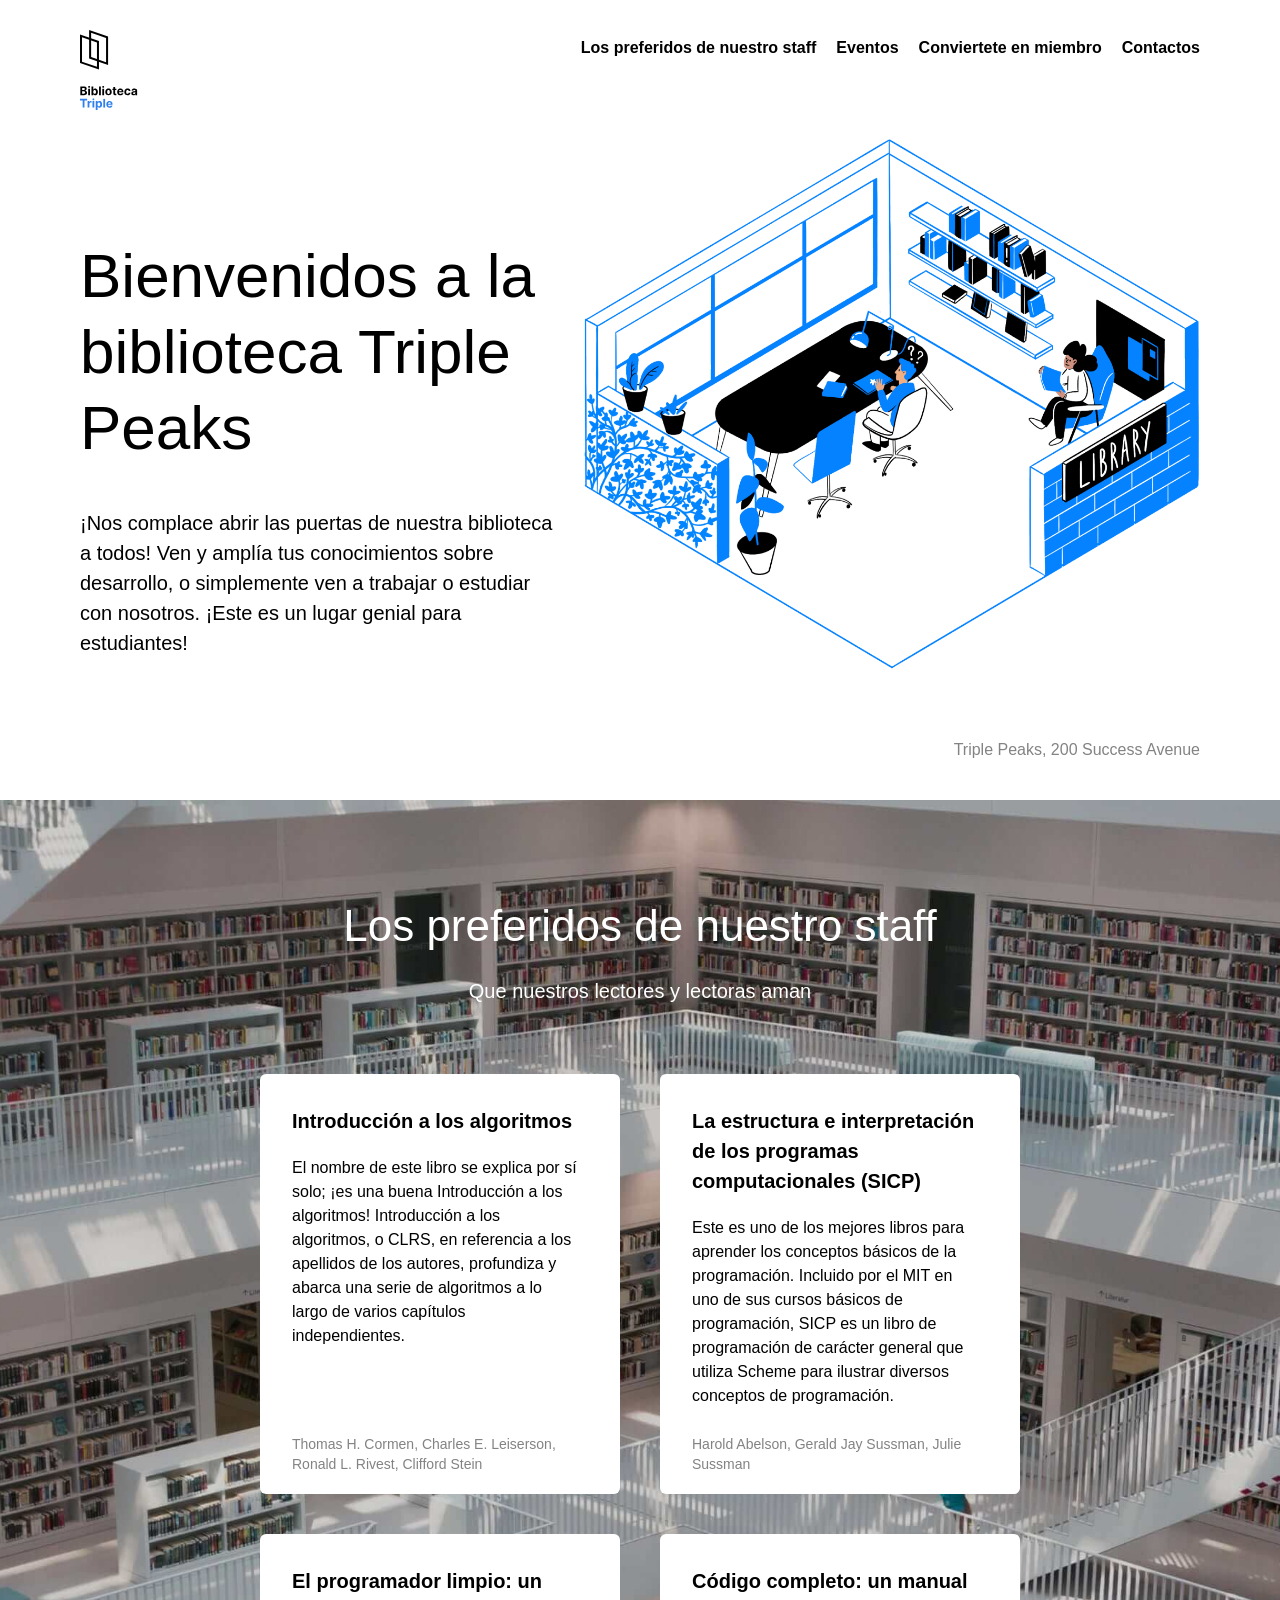
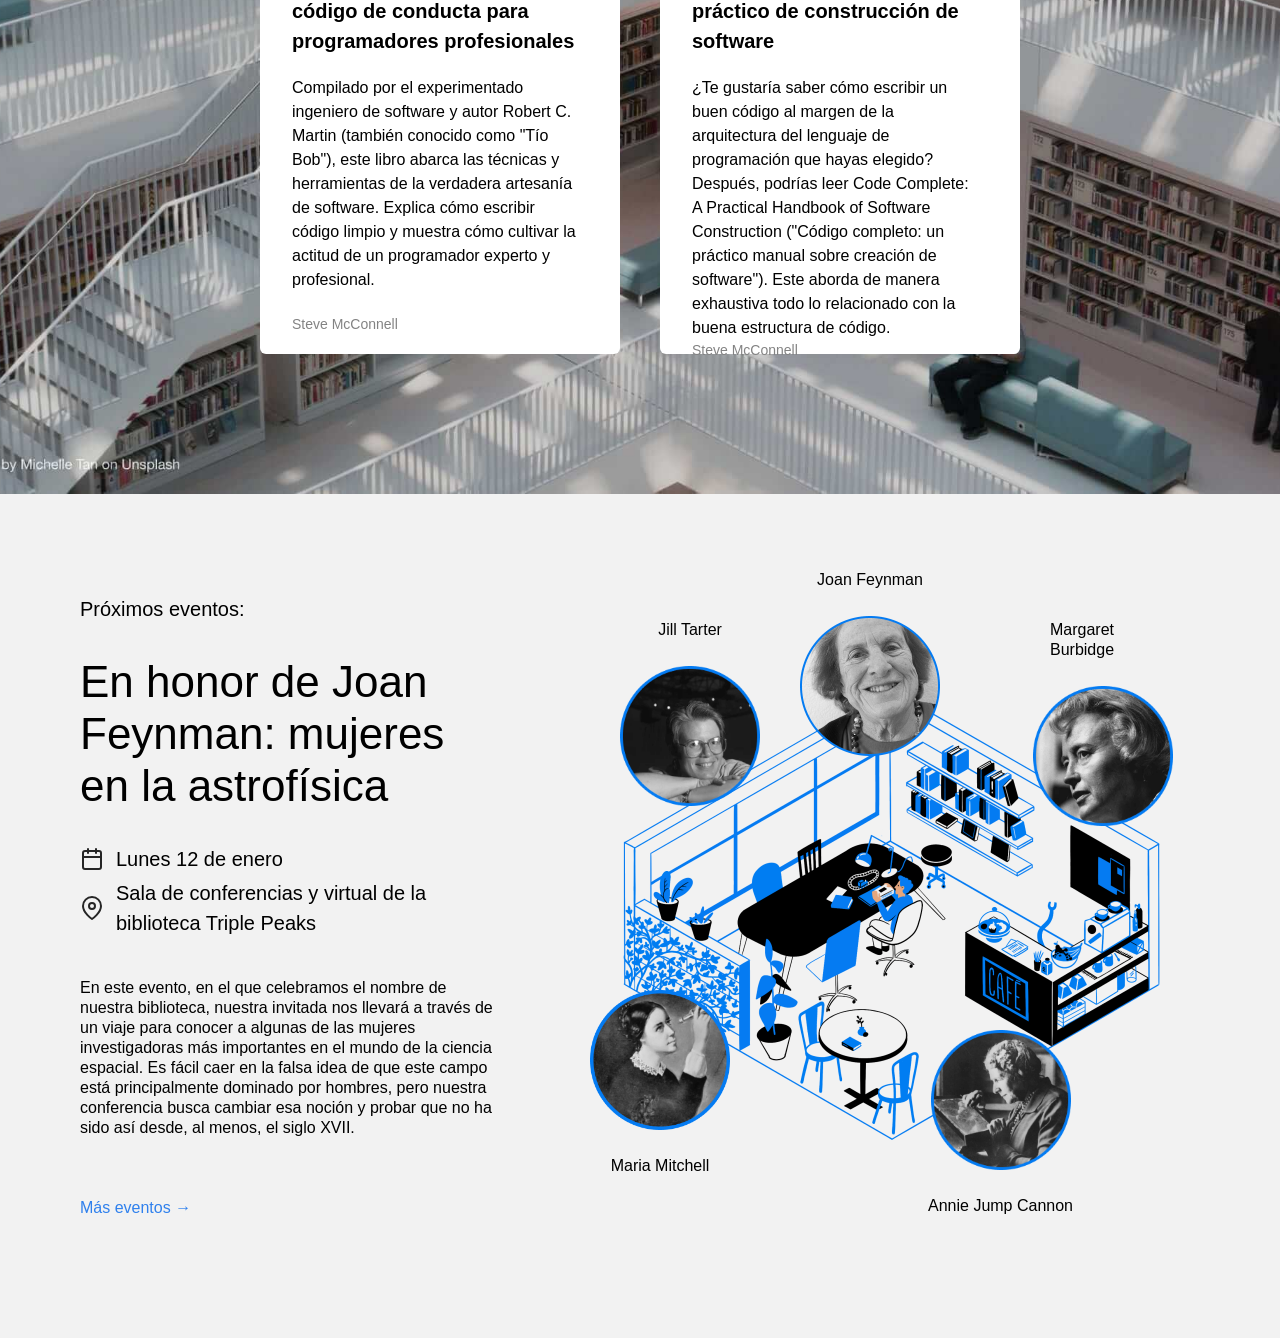
==== index.html @ 06b15bb4 "update projet" ====
<!DOCTYPE html>
<html lang="es">
  <head>
    <meta charset="UTF-8" />
    <meta name="viewport" content="width=device-width, initial-scale=1.0" />
    <title>Biblioteca Triple Peaks</title>
    <link rel="shortcut icon" href="favicon.ico" />
    <link rel="stylesheet" href="./vendor/normalize.css" />
    <link rel="stylesheet" href="./styles/style.css" />
  </head>

  <body>
    <div class="page">
      <header class="header">
        <nav class="nav">
          <img
            src="./images/logo.svg"
            alt="Logotipo de la Biblioteca Triple Peaks"
            class="nav__logo"
          />
          <nav class="nav__links">
            <a href="#staff" class="nav__link"
              >Los preferidos de nuestro staff</a
            >

            <a href="#events" class="nav__link">Eventos</a>
            <a class="nav__link">Conviertete en miembro</a>
            <a class="nav__link">Contactos</a>
          </nav>
        </nav>
        <div class="header__content">
          <div>
            <h1 class="header__title">
              Bienvenidos a la biblioteca Triple Peaks
            </h1>
            <p class="header__description">
              ¡Nos complace abrir las puertas de nuestra biblioteca a todos! Ven
              y amplía tus conocimientos sobre desarrollo, o simplemente ven a
              trabajar o estudiar con nosotros. ¡Este es un lugar genial para
              estudiantes!
            </p>
          </div>
          <img
            src="./images/inside_the_library.png"
            alt="Ilustración 'Dentro de la biblioteca'"
            class="header__image"
          />
        </div>

        <div class="header__footer">
          <p class="header__address">Triple Peaks, 200 Success Avenue</p>
        </div>
      </header>

      <main class="content">
        <section class="staff" id="staff">
          <h2 class="staff__title">Los preferidos de nuestro staff</h2>
          <p class="staff__subtitle">Que nuestros lectores y lectoras aman</p>
          <ul class="staff__cards">
            <li class="card">
              <div class="card__content">
                <h3 class="card__title">Introducción a los algoritmos</h3>
                <p class="card__text">
                  El nombre de este libro se explica por sí solo; ¡es una buena
                  Introducción a los algoritmos! Introducción a los algoritmos,
                  o CLRS, en referencia a los apellidos de los autores,
                  profundiza y abarca una serie de algoritmos a lo largo de
                  varios capítulos independientes.
                </p>
                <p class="card__footer">
                  Thomas H. Cormen, Charles E. Leiserson, Ronald L. Rivest,
                  Clifford Stein
                </p>
              </div>
            </li>

            <li class="card">
              <div class="card__content">
                <h3 class="card__title">
                  La estructura e interpretación de los programas
                  computacionales (SICP)
                </h3>
                <p class="card__text">
                  Este es uno de los mejores libros para aprender los conceptos
                  básicos de la programación. Incluido por el MIT en uno de sus
                  cursos básicos de programación, SICP es un libro de
                  programación de carácter general que utiliza Scheme para
                  ilustrar diversos conceptos de programación.
                </p>
                <p class="card__footer">
                  Harold Abelson, Gerald Jay Sussman, Julie Sussman
                </p>
              </div>
            </li>

            <li class="card">
              <div class="card__content">
                <h3 class="card__title">
                  El programador limpio: un código de conducta para
                  programadores profesionales
                </h3>
                <p class="card__text">
                  Compilado por el experimentado ingeniero de software y autor
                  Robert C. Martin (también conocido como "Tío Bob"), este libro
                  abarca las técnicas y herramientas de la verdadera artesanía
                  de software. Explica cómo escribir código limpio y muestra
                  cómo cultivar la actitud de un programador experto y
                  profesional.
                </p>
                <p class="card__footer">Steve McConnell</p>
              </div>
            </li>

            <li class="card">
              <div class="card__content">
                <h3 class="card__title">
                  Código completo: un manual práctico de construcción de
                  software
                </h3>
                <p class="card__text">
                  ¿Te gustaría saber cómo escribir un buen código al margen de
                  la arquitectura del lenguaje de programación que hayas
                  elegido? Después, podrías leer Code Complete: A Practical
                  Handbook of Software Construction ("Código completo: un
                  práctico manual sobre creación de software"). Este aborda de
                  manera exhaustiva todo lo relacionado con la buena estructura
                  de código.
                </p>
                <p class="card__footer">Steve McConnell</p>
              </div>
            </li>
          </ul>
        </section>

        <section class="events" id="events">
          <div class="events__content">
            <h2 class="events__heading">Próximos eventos:</h2>
            <h3 class="events__title">
              En honor de Joan Feynman: mujeres en la astrofísica
            </h3>
            <div class="event-info events__info-section">
              <div class="event-info__item">
                <img
                  src="./images/icon_calendar.svg"
                  alt="Calendar icon"
                  class="event-info__icon"
                />
                <p class="event-info__text">Lunes 12 de enero</p>
              </div>
              <div class="event-info__item">
                <img
                  src="./images/icon_pin.svg"
                  alt="Pin icon"
                  class="event-info__icon"
                />
                <p class="event-info__text">
                  Sala de conferencias y virtual de la biblioteca Triple Peaks
                </p>
              </div>
            </div>
            <p class="events__description">
              En este evento, en el que celebramos el nombre de nuestra
              biblioteca, nuestra invitada nos llevará a través de un viaje para
              conocer a algunas de las mujeres investigadoras más importantes en
              el mundo de la ciencia espacial. Es fácil caer en la falsa idea de
              que este campo está principalmente dominado por hombres, pero
              nuestra conferencia busca cambiar esa noción y probar que no ha
              sido así desde, al menos, el siglo XVII.
            </p>
            <a href="#" class="events__more">Más eventos &rarr;</a>
          </div>

          <div class="events__cover">
            <img
              src="./images/cafe.png"
              alt="Cafe icon"
              class="events__image"
            />
            <div class="person person_name_feynman">
              <p class="person_caption">
                Joan Feynman
              </p>
              <img
                src="./images/person_feynman.png"
                alt="Feynman image"
                class="person_image person__image_size_l"
              />
            </div>

            <div class="person person_name_burbidge">
              <p class="person_caption">
                Margaret Burbidge
              </p>
              <img
                src="./images/person_burbidge.png"
                alt="Burbidge image"
                class="person_image person__image_size_l"
              />
            </div>

            <div class="person person_name_cannon">
              <img
                src="./images/person_cannon.png"
                alt="Cannon image"
                class="person_image person__image_size_l"
              />
              <p class="person_caption">
                Annie Jump Cannon
              </p>
            </div>

            <div class="person person_name_mitchell">
              <img
                src="./images/person_mitchell.png"
                alt="Mitchell image"
                class="person_image person__image_size_l"
              />
              <p class="person_caption">
                Maria Mitchell
              </p>
            </div>

            <div class="person person_name_tarter">
              <p class="person_caption">
                Jill Tarter
              </p>
              <img
                src="./images/person_tarter.png"
                alt="Tarter image"
                class="person_image person__image_size_l"
              />
            </div>
          </div>
        </section>
      </main>
    </div>
  </body>
</html>
---- styles/style.css ----
.page {
  min-width: 1100px;
  max-width: 1600px;
  margin: 0 auto;
  font-family: Arial, sans-serif;
  font-size: 16px;
  line-height: 20px;
}

.header {
  display: flex;
  flex-direction: column;
  height: 100vh;
  min-height: 720px;
  max-height: 800px;
  padding: 30px 80px 40px;
  position: relative;
  box-sizing: border-box;
}

.nav {
  display: flex;
  justify-content: space-between;
}

.nav__logo {
  height: 80px;
  width: 58px;
}

.nav__links {
  display: flex;
  justify-content: space-between;
  column-gap: 20px;
  list-style-type: none;
  padding-left: 0px;
  margin-top: 8px;
}

.nav__link {
  color: #000000;
  text-decoration: none;
  font-weight: bold;
}



.header__content {
  display: flex;
  justify-content: space-between;
}


.header__title {
  font-size: 62px;
  line-height: 76px;
  font-weight: 500;
  margin-top: 128px;
  max-width: 635px;
}

.header__description {
  font-size: 20px;
  line-height: 30px;
  margin-top: 32px;
  max-width: 515px;
}

.header__image {
  max-width: 636px;
}

.header__footer {
  margin-top: auto;
  width: 100%;
  display: flex;
  align-items: center;
  justify-content: flex-end;
  box-sizing: border-box;
}

.header__link {
  color: #2f80ed;
  text-decoration: none;
}

.header__address {
  margin: 0;
  color: #838383;
}


.staff{
  background-image: url("../images/staff_picks_background.jpg");
  padding: 100px 0 140px;
  background-position: center;
  background-size: cover;
  background-repeat: no-repeat;

}

.staff__title {
  text-align: center;
  font-size: 44px;
  line-height: 52px;
  font-weight: 400;
  margin: 0 0 24px;
  color: #ffffff;

}

.staff__subtitle {
  text-align: center;
  font-size: 20px;
  line-height: 30px;
  font-weight: 400;
  margin: 0;
  color: #ffffff;
}

.staff__cards{
  max-width: 760px;
  margin: 68px auto 0;
  display: flex;
  justify-content: center;
  flex-wrap: wrap;
  list-style-type: none;
  gap: 40px;
  padding-left: 0;

}

.card {
  background-color: #fff;
  border-radius: 6px;
  padding: 32px 40px 20px 32px;
  box-sizing: border-box;
  height: 420px;
  width: 360px;
}

.card__content {
  width: 100%;
  height: 100%;
  display: flex;
  flex-direction: column;
}

.card__title {
  font-size: 20px;
  line-height: 30px;
  font-weight: 700;
  margin: 0;
}

.card__text {
  margin: 20px 0 0;
  font-size: 16px;
  line-height: 24px;
}

.card__footer {
  font-size: 14px;
  line-height: 20px;
  color: #838383;
  margin-top: auto;
  margin-bottom: 0;
  margin-left: 0;
  margin-right: 0;
}


.events {
  padding: 100px 0 120px 80px;
  display: flex;
  align-items: start;
  justify-content: space-between;
  box-sizing: border-box;
  background-color: #f2f2f2;
}

.events__content {
  flex-basis: 580px;
}

.events__heading {
  font-size: 20px;
  font-weight: 500;
  line-height: 30px;
  margin: 0;
}

.events__title {
  font-size: 44px;
  font-weight: 500;
  line-height: 52px;
  margin: 32px 0 0;
}

.events__info-section {
  margin-top: 32px;
}

.event-info__item {
  display: flex;
  align-items: center;
  margin-bottom: 4px;
  font-weight: 500;
}

.event-info__icon {
  background-repeat: no-repeat;
  background-position: center;
  margin-right: 12px;
  width: 24px;
  height: 24px;
}

.event-info__text {
  font-size: 20px;
  font-weight: 500;
  line-height: 30px;
  margin: 0;
}

.events__description {
  margin: 40px 0 60px;
}

.events__more {
  color: #2f80ed;
  text-decoration: none;
}

.events__cover {
  flex-grow: 1;
  flex-shrink: 0;
  flex-basis: 780px;
  max-width: 780px;
  position: relative;
}

.events__image {
  max-width: 100%;
}

.person {
  position: absolute;
  display: flex;
  align-items: center;
  flex-direction: column;
  gap: 10px;
}

.person_name_feynman {
  position: absolute;
  bottom: 319px;
  left: -30px;
  top: -40px;
  right: 10px;
}

.person_name_burbidge {
  position: absolute;
  bottom: 96px;
  left: 550px;
  top: 10px;
  right: 125px;
}

.person_name_cannon {
  position: absolute;
  bottom: -50px;
  right: 207px;
}

.person_name_mitchell {
  position: absolute;
  bottom: -10px;
  left: 90px;
}

.person_name_tarter {
  position: absolute;
  top: 10px;
  left: 120px;
}

.person__image {
  max-width: 100%;
}

.person__image_size_l {
  width: 140px;
}

.person__image_size_m {
  width: 100px;
}

.person__image_size_s {
  width: 80px;
}

.person__caption {
  text-align: center;
  font-size: 14px;
  margin: 0;
}
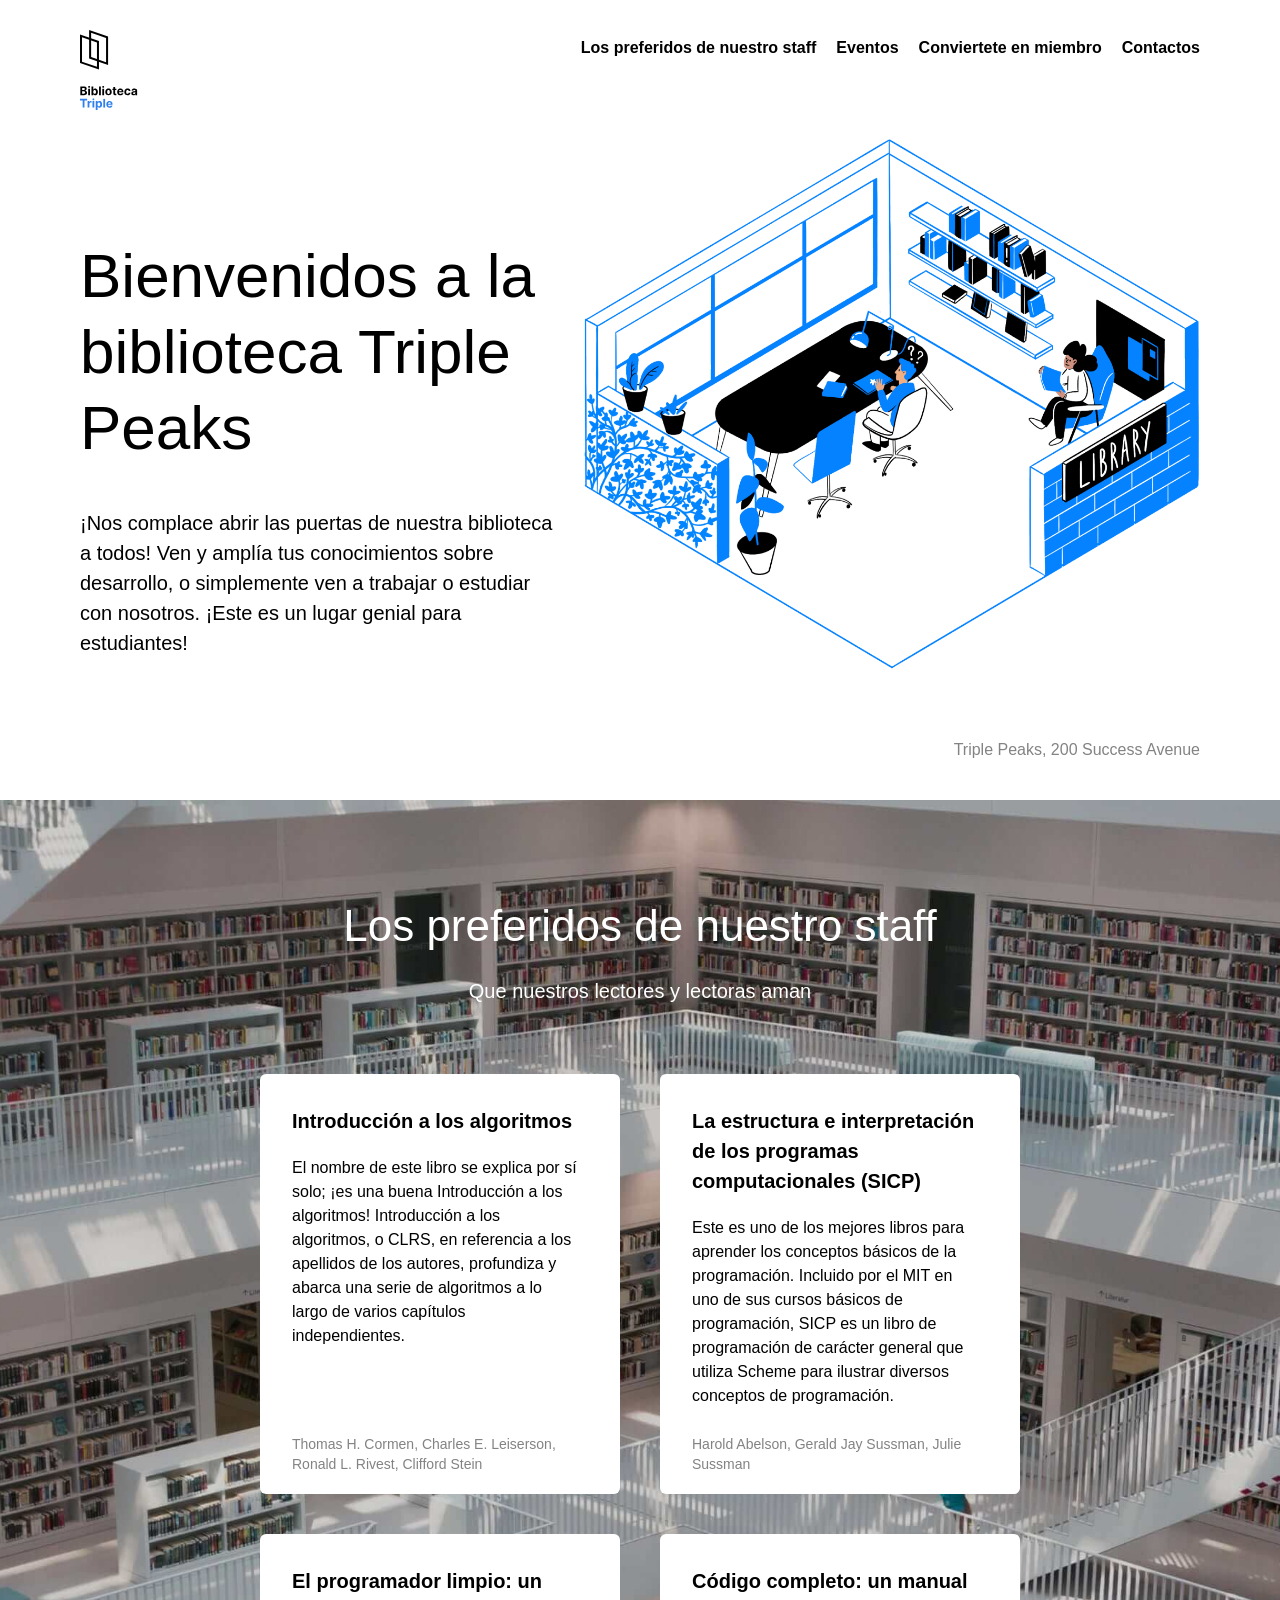
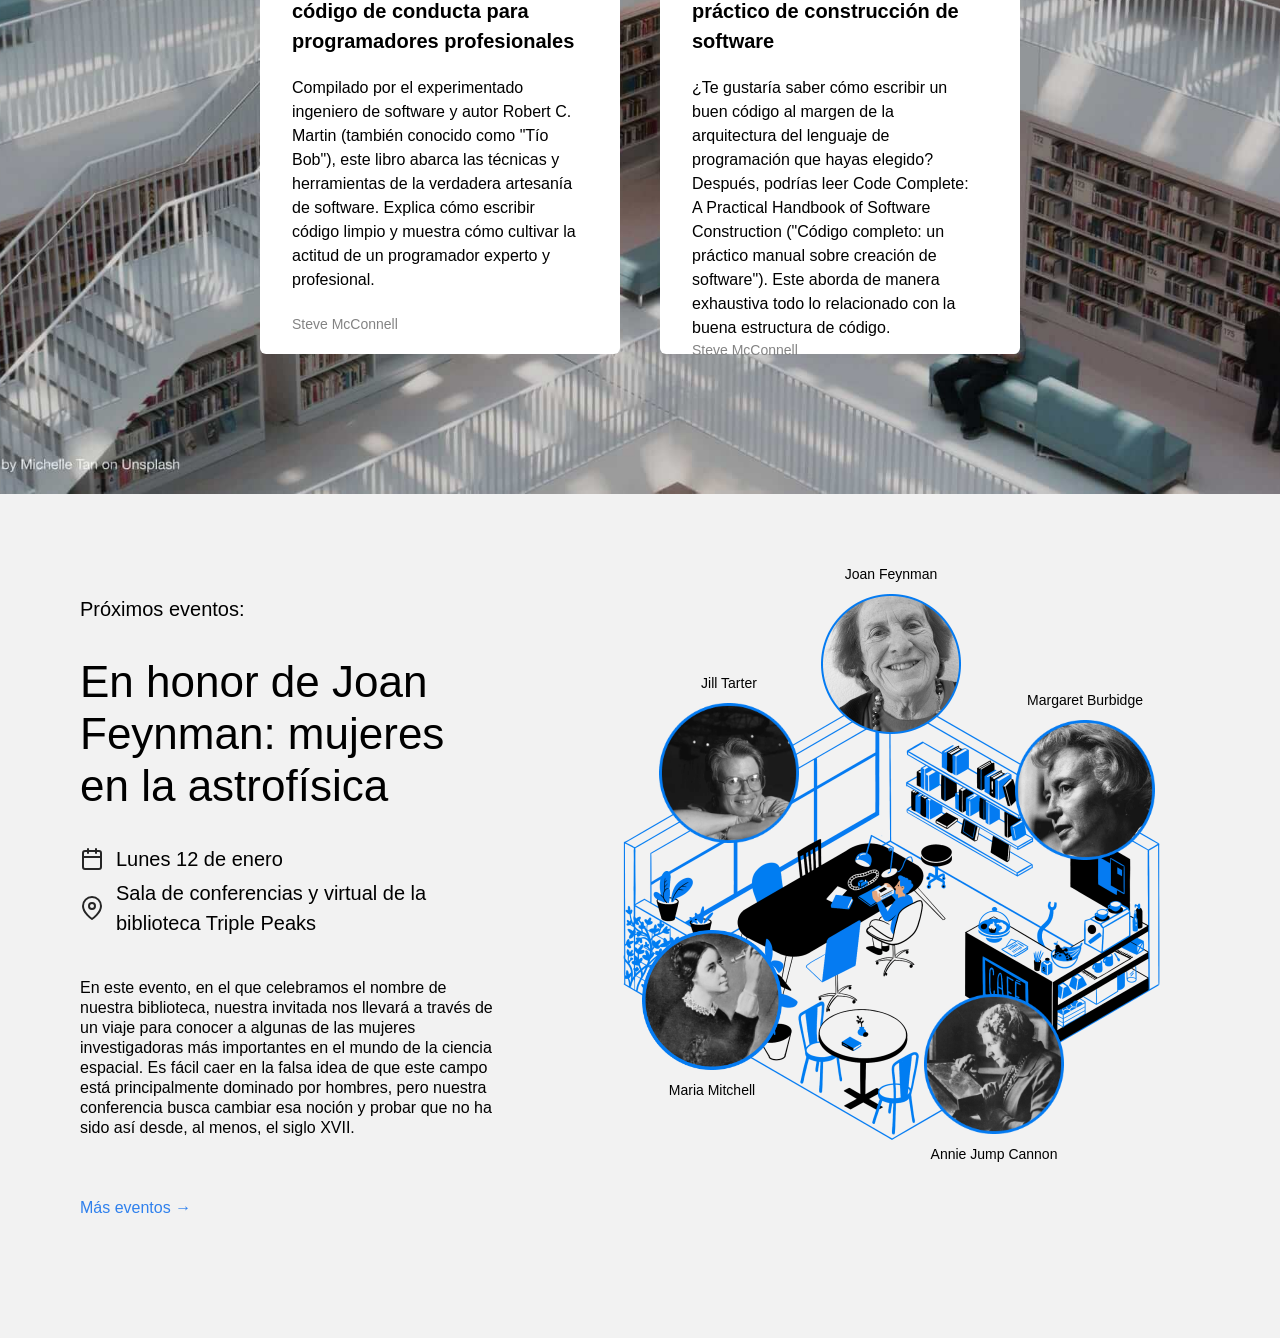
==== commit 4e1c4e53: "update project" ====
--- a/index.html
+++ b/index.html
@@ -177,24 +177,23 @@
               class="events__image"
             />
             <div class="person person_name_feynman">
-              <p class="person_caption">
+              <p class="person__caption">
                 Joan Feynman
               </p>
-              <img
-                src="./images/person_feynman.png"
+              <img src="./images/person_feynman.png"
                 alt="Feynman image"
-                class="person_image person__image_size_l"
+                class="person__image person__image_size_l"
               />
             </div>
 
             <div class="person person_name_burbidge">
-              <p class="person_caption">
+              <p class="person__caption">
                 Margaret Burbidge
               </p>
               <img
                 src="./images/person_burbidge.png"
                 alt="Burbidge image"
-                class="person_image person__image_size_l"
+                class="person__image person__image_size_l"
               />
             </div>
 
@@ -202,9 +201,9 @@
               <img
                 src="./images/person_cannon.png"
                 alt="Cannon image"
-                class="person_image person__image_size_l"
-              />
-              <p class="person_caption">
+                class="person__image person__image_size_l"
+              />
+              <p class="person__caption">
                 Annie Jump Cannon
               </p>
             </div>
@@ -213,21 +212,21 @@
               <img
                 src="./images/person_mitchell.png"
                 alt="Mitchell image"
-                class="person_image person__image_size_l"
-              />
-              <p class="person_caption">
+                class="person__image person__image_size_l"
+              />
+              <p class="person__caption">
                 Maria Mitchell
               </p>
             </div>
 
             <div class="person person_name_tarter">
-              <p class="person_caption">
+              <p class="person__caption">
                 Jill Tarter
               </p>
               <img
                 src="./images/person_tarter.png"
                 alt="Tarter image"
-                class="person_image person__image_size_l"
+                class="person__image person__image_size_l"
               />
             </div>
           </div>
--- a/styles/style.css
+++ b/styles/style.css
@@ -43,13 +43,10 @@
   font-weight: bold;
 }
 
-
-
 .header__content {
   display: flex;
   justify-content: space-between;
 }
-
 
 .header__title {
   font-size: 62px;
@@ -89,14 +86,12 @@
   color: #838383;
 }
 
-
-.staff{
+.staff {
   background-image: url("../images/staff_picks_background.jpg");
   padding: 100px 0 140px;
   background-position: center;
   background-size: cover;
   background-repeat: no-repeat;
-
 }
 
 .staff__title {
@@ -106,7 +101,6 @@
   font-weight: 400;
   margin: 0 0 24px;
   color: #ffffff;
-
 }
 
 .staff__subtitle {
@@ -118,7 +112,7 @@
   color: #ffffff;
 }
 
-.staff__cards{
+.staff__cards {
   max-width: 760px;
   margin: 68px auto 0;
   display: flex;
@@ -127,7 +121,6 @@
   list-style-type: none;
   gap: 40px;
   padding-left: 0;
-
 }
 
 .card {
@@ -169,7 +162,6 @@
   margin-right: 0;
 }
 
-
 .events {
   padding: 100px 0 120px 80px;
   display: flex;
@@ -254,36 +246,32 @@
 
 .person_name_feynman {
   position: absolute;
-  bottom: 319px;
-  left: -30px;
-  top: -40px;
-  right: 10px;
+  right: 319px;
+  top: -30px;
 }
 
 .person_name_burbidge {
   position: absolute;
-  bottom: 96px;
-  left: 550px;
-  top: 10px;
   right: 125px;
+  top: 96px;
 }
 
 .person_name_cannon {
   position: absolute;
-  bottom: -50px;
-  right: 207px;
+  right: 216px;
+  bottom: 18px;
 }
 
 .person_name_mitchell {
   position: absolute;
-  bottom: -10px;
-  left: 90px;
+  left: 142px;
+  bottom: 82px;
 }
 
 .person_name_tarter {
   position: absolute;
-  top: 10px;
-  left: 120px;
+  top: 79px;
+  left: 159px;
 }
 
 .person__image {
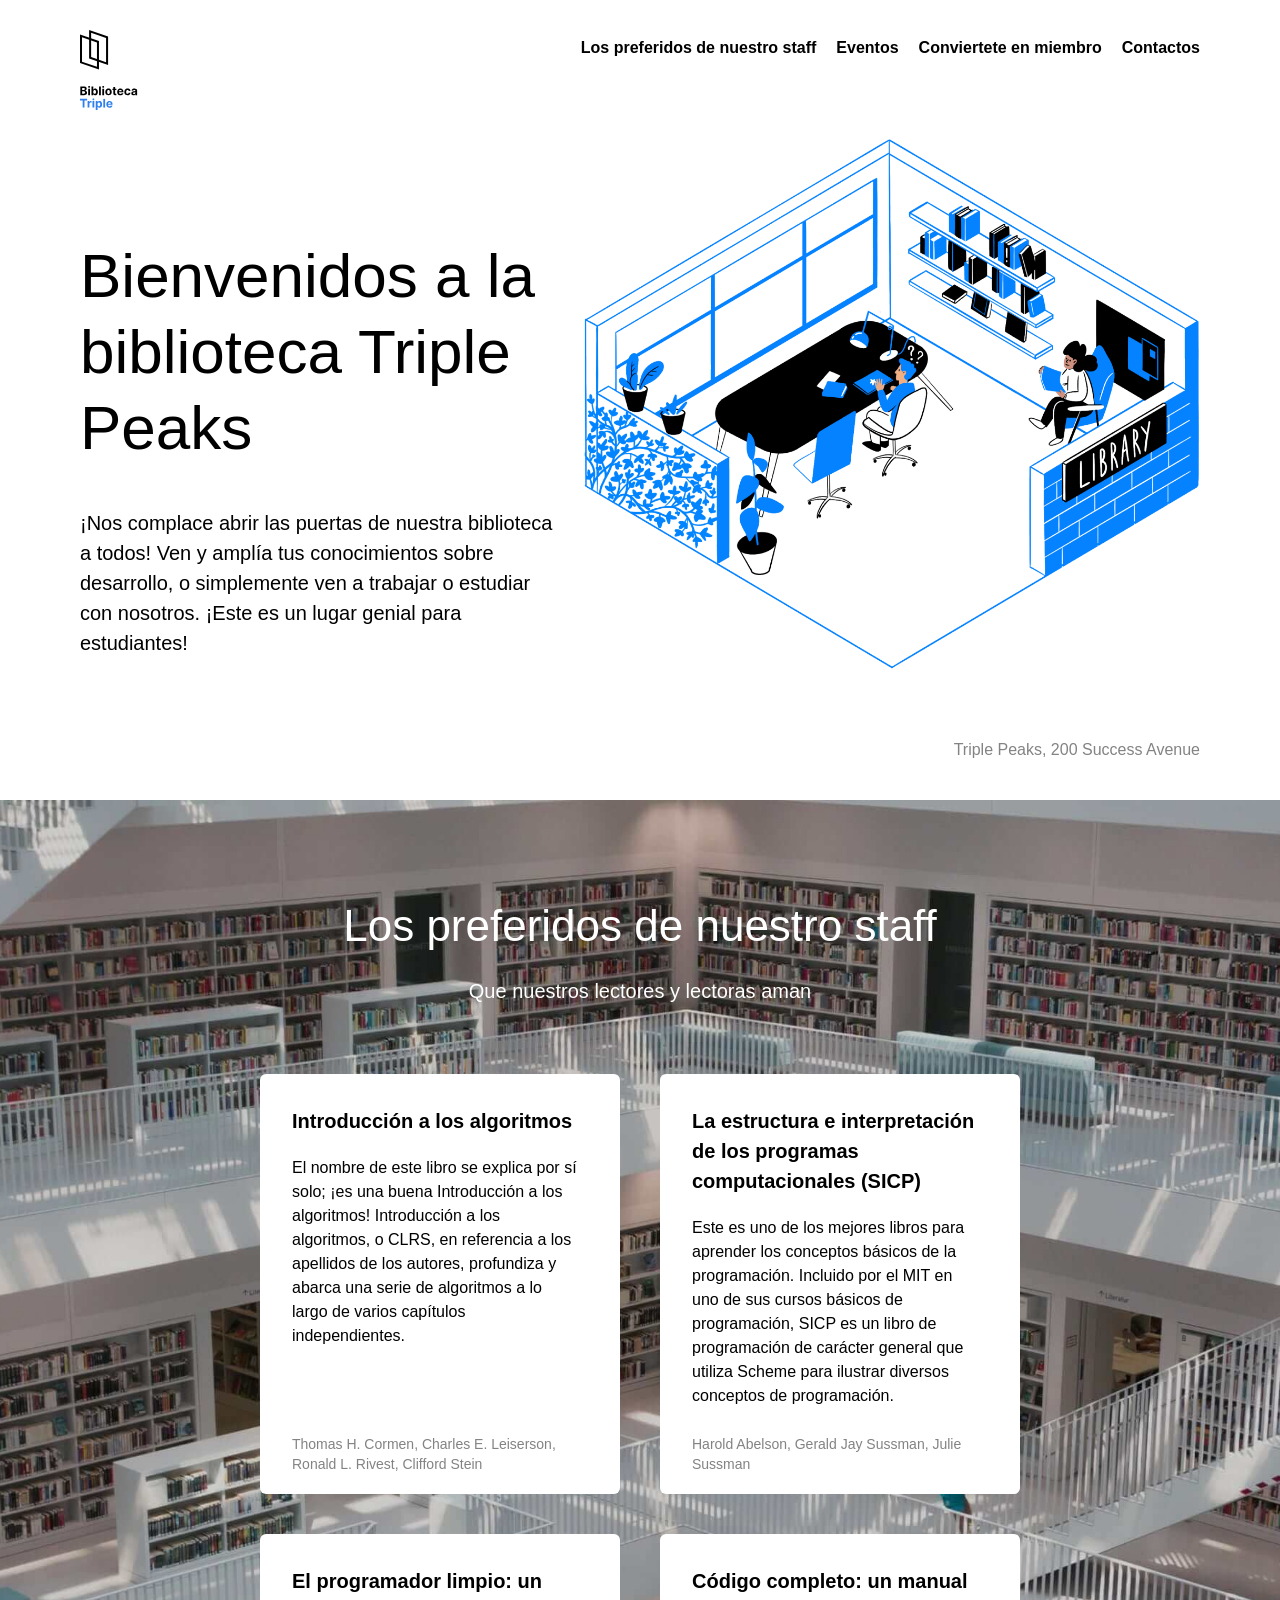
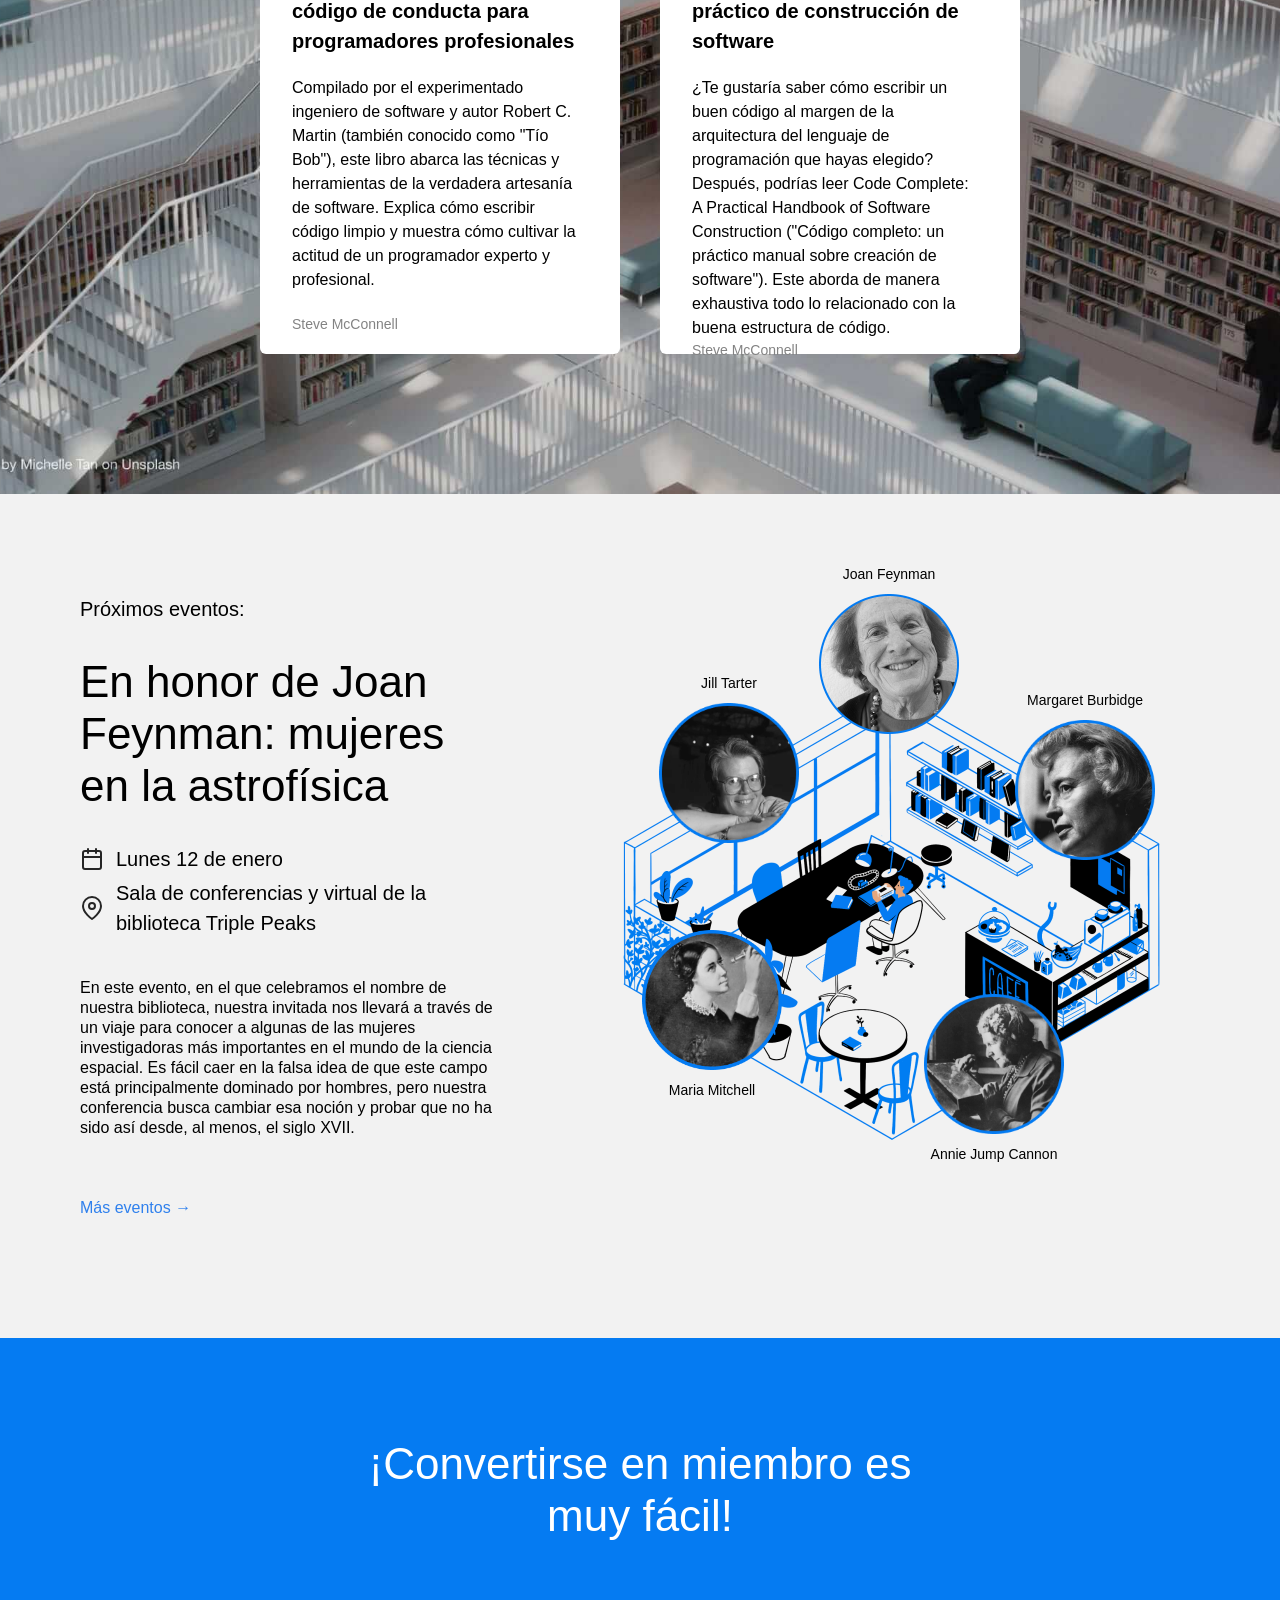
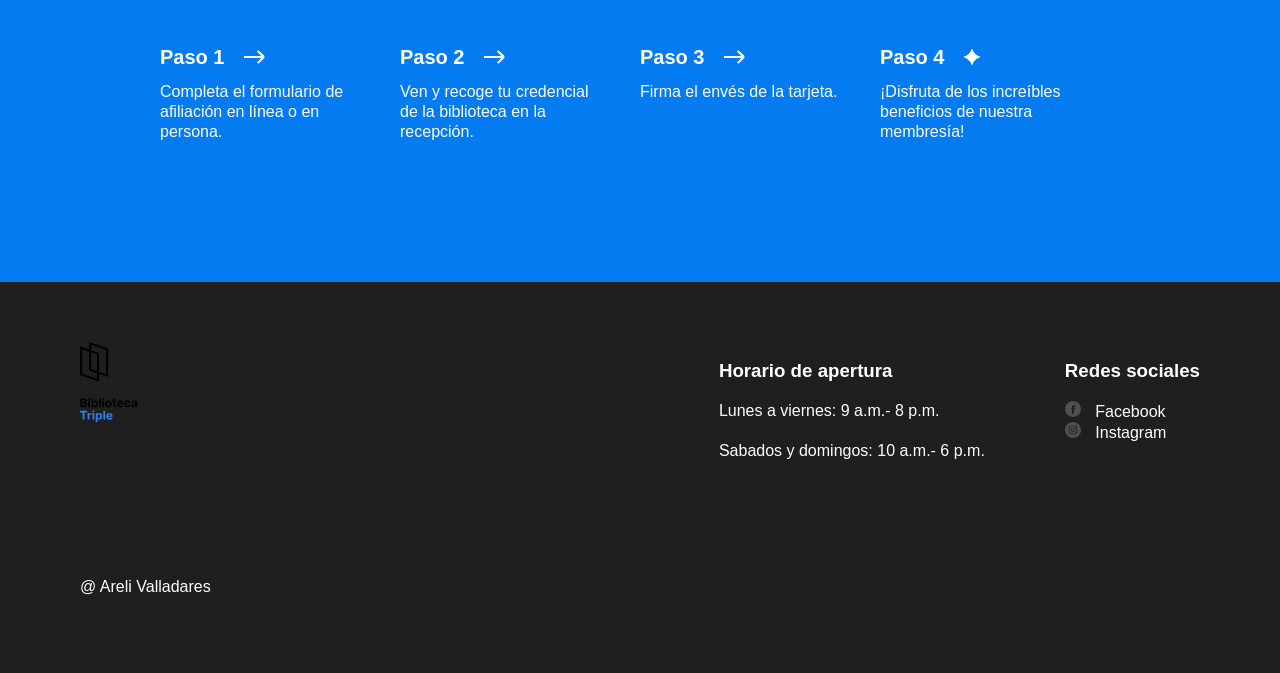
==== commit 33f095e1: "update project" ====
--- a/index.html
+++ b/index.html
@@ -24,8 +24,8 @@
             >
 
             <a href="#events" class="nav__link">Eventos</a>
-            <a class="nav__link">Conviertete en miembro</a>
-            <a class="nav__link">Contactos</a>
+            <a href="#membership" class="nav__link">Conviertete en miembro</a>
+            <a href="#footer" class="nav__link">Contactos</a>
           </nav>
         </nav>
         <div class="header__content">
@@ -231,7 +231,110 @@
             </div>
           </div>
         </section>
+
+        <section class="membership" id="membership">
+          <h2 class="membership__title">¡Convertirse en miembro es muy fácil!</h2>
+          <ul class="membership__steps">
+            <li class="step">
+              <h3 class="step__title">
+                Paso 1
+                <img
+                  src="./images/icon_step_forward.svg"
+                  alt="icon forward"
+                  class="step__icon"
+                />
+              </h3>
+              <p class="step__description">
+                Completa el formulario de afiliación en línea o en persona.
+              </p>
+            </li>
+            <li class="step">
+              <h3 class="step__title">
+                Paso 2
+                <img
+                  src="./images/icon_step_forward.svg"
+                  alt="icon forward"
+                  class="step__icon"
+                />
+              </h3>
+              <p class="step__description">
+                Ven y recoge tu credencial de la biblioteca en la recepción.
+              </p>
+            </li>
+            <li class="step">
+              <h3 class="step__title">
+                Paso 3
+                <img
+                  src="./images/icon_step_forward.svg"
+                  alt="icon forward"
+                  class="step__icon"
+                />
+              </h3>
+              <p class="step__description">Firma el envés de la tarjeta.</p>
+            </li>
+            <li class="step">
+              <h3 class="step__title">
+                Paso 4
+                <img
+                  src="./images/icon_step_finish.svg"
+                  alt="icon finish"
+                  class="step__icon"
+                />
+              </h3>
+              <p class="step__description">
+                ¡Disfruta de los increíbles beneficios de nuestra membresía!
+              </p>
+            </li>
+          </ul>
+        </section>
       </main>
+
+          <footer class="footer" id="footer">
+            <div class="footer__columns">
+              <div class="footer_column">
+                <img src="./images/logo.svg"
+                 alt="Logotipo de la Biblioteca Triple Peaks"
+                class="footer__logo"/>
+              </div>
+
+              <div class="footer_column footer__column_content_hours">
+                <h3 class="footer__column-heading">Horario de apertura</h3>
+                <ul class="footer__list">
+                  <li class="footer__list-item">Lunes a viernes: 9 a.m.- 8 p.m.</li>
+                  <li class="footer__list-item">Sabados y domingos: 10 a.m.- 6 p.m.</li>
+                </ul>
+              </div>
+
+              <div class="footer_column footer__column_content_social">
+                <h3 class="footer__column-heading">Redes sociales</h3>
+                <ul class="footer__list">
+                  <li>
+                   <img
+                  src="./images/facebook_white.svg"
+                  alt="icon facebook"
+                  class="footer__social-icon">
+                   <a href="#facebook" class="footer__list-item footer__column-link">Facebook</a></li>
+
+                   <li>
+                    <img
+                   src="./images/instagram_white.svg"
+                   alt="icon facebook"
+                   class="footer__social-icon">
+                    <a href="#instagram" class="footer__list-item footer__column-link">Instagram</a>
+                  </li>
+                </ul>
+              </div>
+            </div>
+
+              <p class="footer__copyright">@ Areli Valladares</p>
+
+              </footer>
+
+
+
+
+
+
     </div>
   </body>
 </html>
--- a/styles/style.css
+++ b/styles/style.css
@@ -166,7 +166,6 @@
   padding: 100px 0 120px 80px;
   display: flex;
   align-items: start;
-  justify-content: space-between;
   box-sizing: border-box;
   background-color: #f2f2f2;
 }
@@ -246,7 +245,7 @@
 
 .person_name_feynman {
   position: absolute;
-  right: 319px;
+  left: 319px;
   top: -30px;
 }
 
@@ -295,3 +294,105 @@
   font-size: 14px;
   margin: 0;
 }
+
+.membership {
+  padding: 100px 0 140px;
+  background-color: #057bf2;
+  color: #ffffff;
+}
+
+.membership__title {
+  max-width: 574px;
+  margin: 0 auto;
+  text-align: center;
+  font-size: 44px;
+  font-weight: 500;
+  line-height: 52px;
+}
+
+.membership__steps {
+  list-style-type: none;
+  padding: 0;
+  margin: 100px 0 0;
+  display: flex;
+  justify-content: center;
+}
+
+.step {
+  flex-basis: 200px;
+  margin-right: 40px;
+}
+
+.step__title {
+  margin: 0;
+  font-size: 20px;
+  line-height: 30px;
+  font-weight: 700;
+  display: flex;
+  align-items: center;
+}
+
+.step__icon {
+  margin-left: 20px;
+}
+
+.step__description {
+  margin: 10px 0 0;
+}
+
+.footer {
+  box-sizing: border-box;
+  background-color: #1f1f1f;
+  padding: 60px 80px;
+  color: white;
+}
+
+.footer__columns {
+  display: flex;
+  list-style-type: none;
+}
+
+.footer__column_content_hours {
+  margin-left: auto;
+}
+
+.footer__column_content_social {
+  margin-left: 80px;
+}
+
+.footer__logo {
+  height: 80px;
+  width: 58px;
+}
+
+.footer__column-heading {
+  margin-bottom: 20px;
+}
+
+.footer__list {
+  list-style-type: none;
+  padding: 0;
+  margin: 0;
+}
+
+.footer__list-item {
+  margin-top: 20px;
+  margin-bottom: 16px;
+}
+
+.footer__column-link {
+  color: white;
+  text-decoration: none;
+  margin-left: 10px;
+}
+
+.footer__social-icon {
+  height: 16px;
+  width: 16px;
+}
+
+.footer__copyright {
+  display: flex;
+  justify-content: flex-start;
+  margin-top: 100px;
+}
